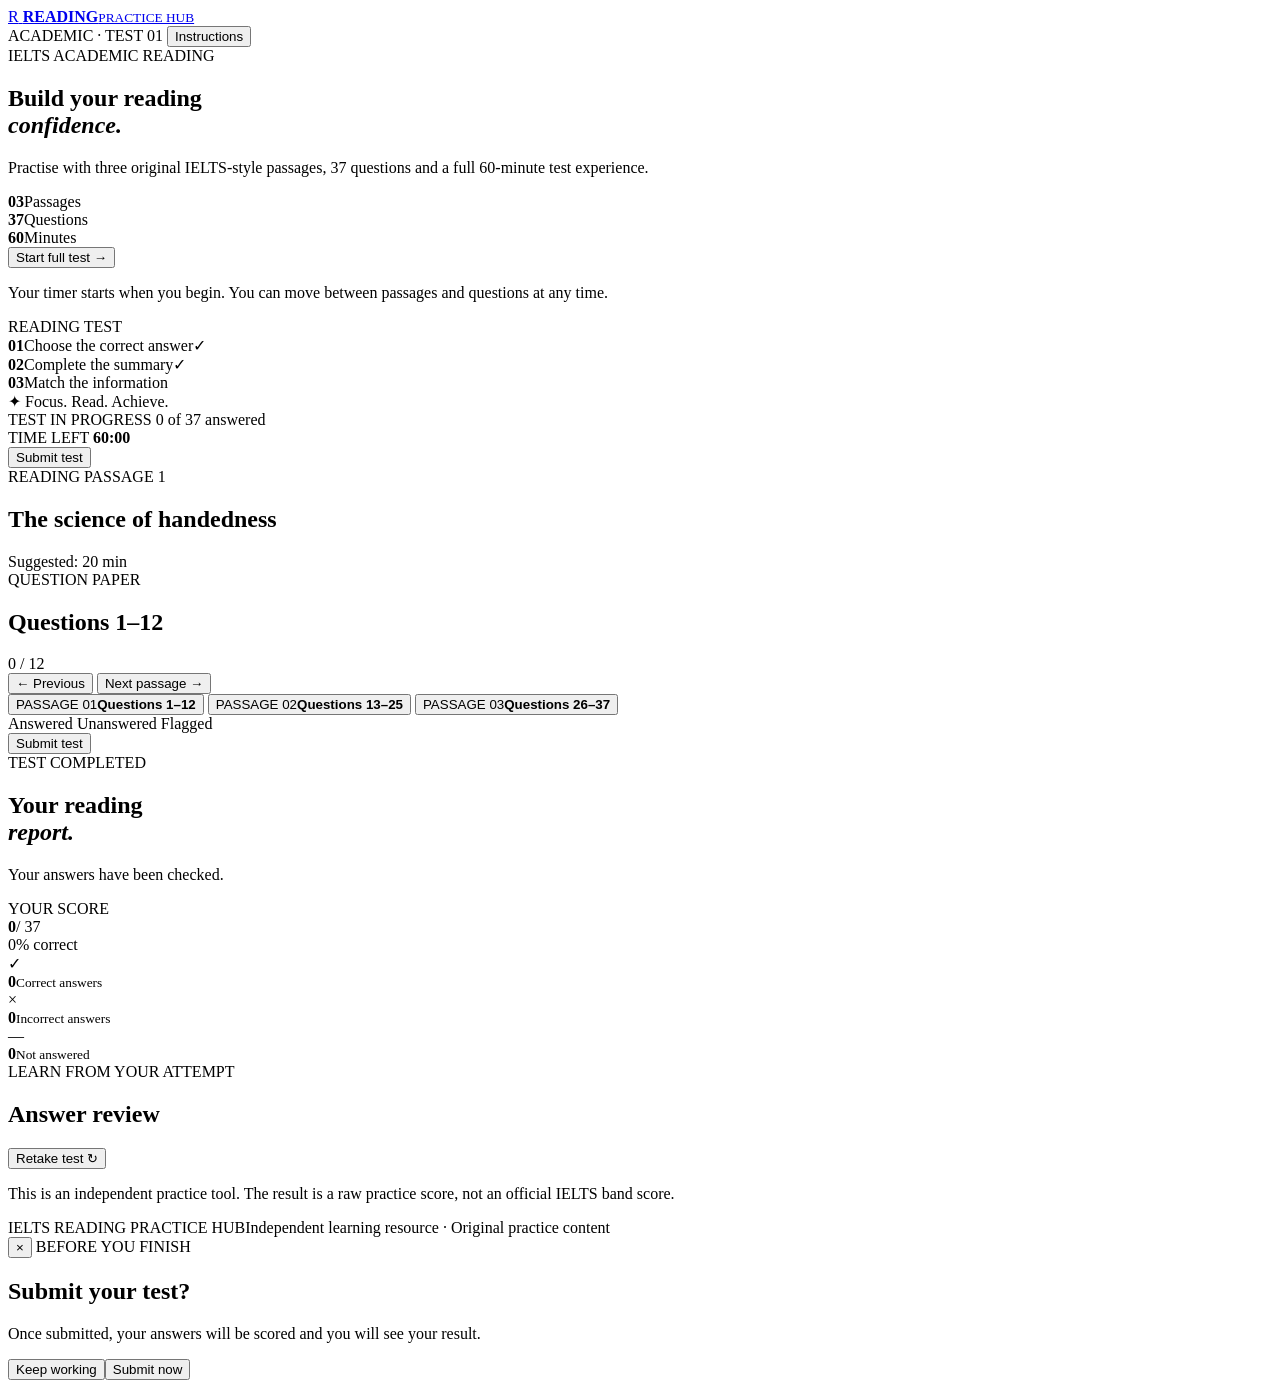
==== index.html @ 3c2e9574 "Add files via upload" ====
<!doctype html>
<html lang="en">
<head>
  <meta charset="utf-8">
  <meta name="viewport" content="width=device-width, initial-scale=1">
  <meta name="description" content="IELTS-style Reading practice with three original passages, 37 questions and a 60-minute timer.">
  <title>IELTS Reading Practice | Practice Hub</title>
  <link rel="preconnect" href="https://fonts.googleapis.com">
  <link rel="preconnect" href="https://fonts.gstatic.com" crossorigin>
  <link href="https://fonts.googleapis.com/css2?family=DM+Sans:wght@400;500;600;700&family=Manrope:wght@500;600;700;800&display=swap" rel="stylesheet">
  <link rel="stylesheet" href="style.css">
</head>
<body>
  <div class="app-shell">
    <header class="topbar">
      <a class="brand" href="#" aria-label="IELTS Reading Practice home">
        <span class="brand-mark">R</span>
        <span><strong>READING</strong><small>PRACTICE HUB</small></span>
      </a>
      <div class="topbar-right">
        <span class="test-label">ACADEMIC · TEST 01</span>
        <button class="text-button" id="instructionsBtn">Instructions</button>
      </div>
    </header>

    <main>
      <section class="welcome-screen" id="welcomeScreen">
        <div class="welcome-copy">
          <span class="eyebrow">IELTS ACADEMIC READING</span>
          <h1>Build your reading<br><em>confidence.</em></h1>
          <p>Practise with three original IELTS-style passages, 37 questions and a full 60-minute test experience.</p>
          <div class="welcome-stats">
            <div><strong>03</strong><span>Passages</span></div>
            <div><strong>37</strong><span>Questions</span></div>
            <div><strong>60</strong><span>Minutes</span></div>
          </div>
          <button class="primary-button start-button" id="startBtn">Start full test <span>→</span></button>
          <p class="small-note">Your timer starts when you begin. You can move between passages and questions at any time.</p>
        </div>
        <div class="welcome-art" aria-hidden="true">
          <div class="art-card art-card-back"></div>
          <div class="art-card art-card-front">
            <div class="art-top"><span>READING TEST</span><span class="art-dot"></span></div>
            <div class="art-lines"><i></i><i></i><i></i><i></i><i></i></div>
            <div class="art-question"><b>01</b><span>Choose the correct answer</span><span class="art-check">✓</span></div>
            <div class="art-question"><b>02</b><span>Complete the summary</span><span class="art-check">✓</span></div>
            <div class="art-question"><b>03</b><span>Match the information</span><span class="art-empty"></span></div>
          </div>
          <div class="floating-note"><span>✦</span> Focus. Read. Achieve.</div>
        </div>
      </section>

      <section class="test-screen hidden" id="testScreen">
        <div class="test-toolbar">
          <div class="toolbar-left">
            <span class="live-dot"></span><span>TEST IN PROGRESS</span>
            <span class="toolbar-divider"></span>
            <span id="progressText">0 of 37 answered</span>
          </div>
          <div class="timer-wrap">
            <span class="timer-caption">TIME LEFT</span>
            <strong id="timer">60:00</strong>
          </div>
          <button class="submit-button" id="submitBtn">Submit test</button>
        </div>

        <div class="workspace">
          <article class="reading-panel">
            <div class="panel-heading">
              <div><span class="eyebrow" id="passageKicker">READING PASSAGE 1</span><h2 id="passageTitle">The science of handedness</h2></div>
              <span class="reading-time">Suggested: 20 min</span>
            </div>
            <div class="passage-content" id="passageContent"></div>
          </article>

          <div class="splitter" id="panelSplitter" role="separator" aria-label="Resize passage and question panels" aria-orientation="vertical" tabindex="0"></div>
          <aside class="question-panel">
            <div class="question-panel-head">
              <div><span class="eyebrow">QUESTION PAPER</span><h2 id="questionRange">Questions 1–12</h2></div>
              <span class="question-count" id="sectionCount">0 / 12</span>
            </div>
            <div class="question-instructions" id="questionInstructions"></div>
            <div class="questions-list" id="questionsList"></div>
            <div class="question-footer">
              <button class="secondary-button" id="prevPassageBtn">← Previous</button>
              <button class="primary-button" id="nextPassageBtn">Next passage →</button>
            </div>
          </aside>
        </div>

        <div class="bottom-navigation">
          <div class="passage-tabs" role="tablist" aria-label="Reading passages">
          <button class="passage-tab active" data-passage="0"><span>PASSAGE 01</span><strong>Questions 1–12</strong></button>
          <button class="passage-tab" data-passage="1"><span>PASSAGE 02</span><strong>Questions 13–25</strong></button>
          <button class="passage-tab" data-passage="2"><span>PASSAGE 03</span><strong>Questions 26–37</strong></button>
        </div>
          <div class="legend"><span><i class="legend-answered"></i> Answered</span><span><i class="legend-empty"></i> Unanswered</span><span><i class="legend-flag"></i> Flagged</span></div>
          <div class="all-question-nav" id="allQuestionNav" aria-label="All question numbers"></div>
          <button class="submit-button bottom-submit" id="bottomSubmitBtn">Submit test</button>
        </div>
      </section>

      <section class="results-screen hidden" id="resultsScreen">
        <div class="results-header">
          <span class="eyebrow">TEST COMPLETED</span>
          <h1>Your reading<br><em>report.</em></h1>
          <p id="resultMessage">Your answers have been checked.</p>
        </div>
        <div class="score-layout">
          <div class="score-card">
            <span class="score-label">YOUR SCORE</span>
            <div class="score-number"><strong id="scoreNumber">0</strong><span>/ 37</span></div>
            <div class="score-track"><i id="scoreBar"></i></div>
            <span class="score-percent" id="scorePercent">0% correct</span>
          </div>
          <div class="result-stats">
            <div><span class="stat-icon correct-icon">✓</span><div><strong id="correctCount">0</strong><small>Correct answers</small></div></div>
            <div><span class="stat-icon wrong-icon">×</span><div><strong id="wrongCount">0</strong><small>Incorrect answers</small></div></div>
            <div><span class="stat-icon blank-icon">—</span><div><strong id="blankCount">0</strong><small>Not answered</small></div></div>
          </div>
        </div>
        <div class="review-heading"><div><span class="eyebrow">LEARN FROM YOUR ATTEMPT</span><h2>Answer review</h2></div><button class="secondary-button" id="retakeBtn">Retake test ↻</button></div>
        <div class="review-list" id="reviewList"></div>
        <p class="disclaimer">This is an independent practice tool. The result is a raw practice score, not an official IELTS band score.</p>
      </section>
    </main>
    <footer><span>IELTS READING PRACTICE HUB</span><span>Independent learning resource · Original practice content</span></footer>
  </div>

  <div class="modal-backdrop hidden" id="modalBackdrop">
    <div class="modal" role="dialog" aria-modal="true" aria-labelledby="modalTitle">
      <button class="modal-close" id="modalClose" aria-label="Close">×</button>
      <span class="eyebrow">BEFORE YOU FINISH</span>
      <h2 id="modalTitle">Submit your test?</h2>
      <p id="modalMessage">Once submitted, your answers will be scored and you will see your result.</p>
      <div class="modal-actions"><button class="secondary-button" id="keepWorkingBtn">Keep working</button><button class="primary-button" id="confirmSubmitBtn">Submit now</button></div>
    </div>
  </div>
  <script src="script.js"></script>
</body>
</html>
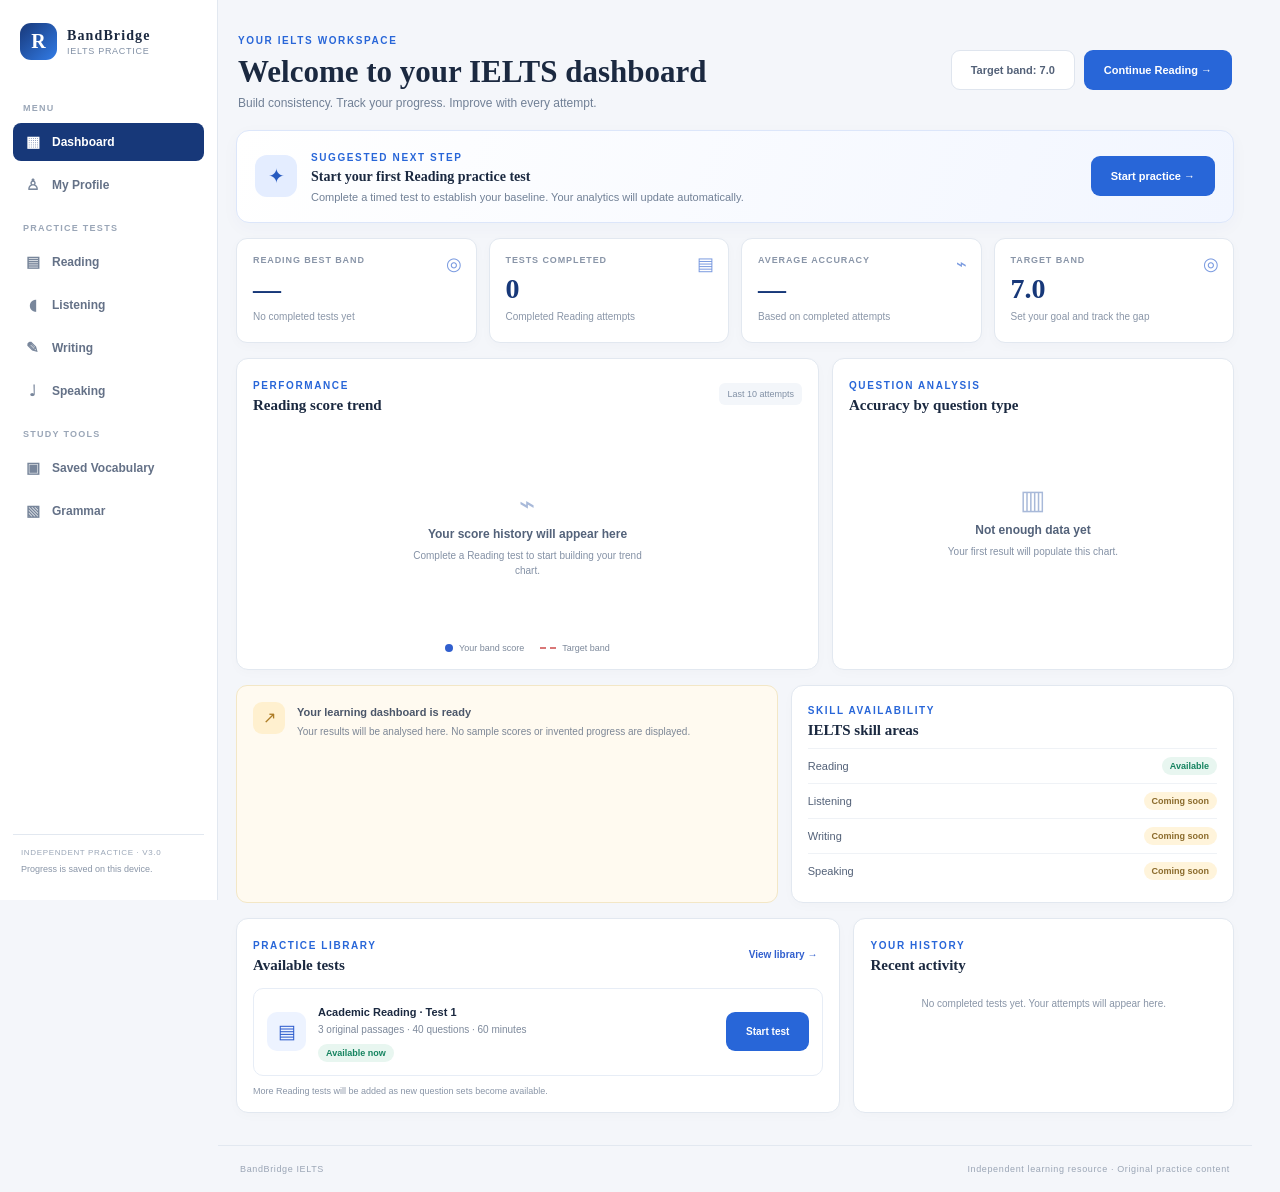
==== commit ece9db5c: "Add files via upload" ====
--- a/index.html
+++ b/index.html
@@ -3,19 +3,35 @@
 <head>
   <meta charset="utf-8">
   <meta name="viewport" content="width=device-width, initial-scale=1">
-  <meta name="description" content="IELTS-style Reading practice with three original passages, 37 questions and a 60-minute timer.">
-  <title>IELTS Reading Practice | Practice Hub</title>
+  <meta name="description" content="BandBridge IELTS — independent IELTS-style practice with original Reading passages, questions and progress analytics.">
+  <title>BandBridge IELTS | Academic Reading Practice</title>
   <link rel="preconnect" href="https://fonts.googleapis.com">
   <link rel="preconnect" href="https://fonts.gstatic.com" crossorigin>
   <link href="https://fonts.googleapis.com/css2?family=DM+Sans:wght@400;500;600;700&family=Manrope:wght@500;600;700;800&display=swap" rel="stylesheet">
   <link rel="stylesheet" href="style.css">
 </head>
 <body>
-  <div class="app-shell">
+  <div class="app-shell dashboard-shell">
+<aside class="sidebar" id="sidebar">
+  <a class="sidebar-brand" href="#" id="brandHome"><span class="brand-mark">R</span><span><b>BandBridge</b><small>IELTS PRACTICE</small></span></a>
+  <div class="side-label">MENU</div>
+  <button class="side-link active" data-view="dashboard"><span>▦</span> Dashboard</button>
+  <button class="side-link" data-view="profile"><span>♙</span> My Profile</button>
+  <div class="side-label">PRACTICE TESTS</div>
+  <button class="side-link" data-view="reading"><span>▤</span> Reading</button>
+  <button class="side-link" data-view="listening"><span>◖</span> Listening</button>
+  <button class="side-link" data-view="writing"><span>✎</span> Writing</button>
+  <button class="side-link" data-view="speaking"><span>♩</span> Speaking</button>
+  <div class="side-label">STUDY TOOLS</div>
+  <button class="side-link" data-view="vocabulary"><span>▣</span> Saved Vocabulary</button>
+  <button class="side-link" data-view="grammar"><span>▧</span> Grammar</button>
+  <div class="sidebar-bottom"><span class="sidebar-version">INDEPENDENT PRACTICE · V3.0</span><span class="sidebar-note">Progress is saved on this device.</span></div>
+</aside>
+
     <header class="topbar">
-      <a class="brand" href="#" aria-label="IELTS Reading Practice home">
+      <a class="brand" href="#" aria-label="BandBridge IELTS home">
         <span class="brand-mark">R</span>
-        <span><strong>READING</strong><small>PRACTICE HUB</small></span>
+        <span><strong>BandBridge</strong><small>IELTS PRACTICE</small></span>
       </a>
       <div class="topbar-right">
         <span class="test-label">ACADEMIC · TEST 01</span>
@@ -23,19 +39,63 @@
       </div>
     </header>
 
-    <main>
-      <section class="welcome-screen" id="welcomeScreen">
+    <main class="main-stage">
+<section class="dashboard-screen" id="dashboardScreen">
+  <div class="dashboard-main">
+    <header class="dash-topbar">
+      <div><span class="eyebrow">YOUR IELTS WORKSPACE</span><h1 id="dashGreeting">Welcome back</h1><p>Build consistency. Track your progress. Improve with every attempt.</p></div>
+      <div class="dash-top-actions"><button class="secondary-button" id="targetBandBtn">Target band: <b id="targetBandValue">7.0</b></button><button class="primary-button" id="continueReadingBtn">Continue Reading →</button></div>
+    </header>
+    <div class="dash-content" id="dashboardView">
+      <section class="daily-card"><div class="daily-icon">✦</div><div class="daily-copy"><span class="eyebrow">SUGGESTED NEXT STEP</span><h2 id="dailyTitle">Start your first Reading practice test</h2><p id="dailyText">Complete a timed test to establish your baseline. Your analytics will update automatically.</p></div><button class="primary-button" id="dailyStartBtn">Start practice →</button></section>
+      <section class="stat-grid">
+        <article class="stat-card"><span class="stat-label">READING BEST BAND</span><strong id="statBestBand">—</strong><small id="statBestCaption">No completed tests yet</small><span class="stat-symbol">◎</span></article>
+        <article class="stat-card"><span class="stat-label">TESTS COMPLETED</span><strong id="statTests">0</strong><small>Completed Reading attempts</small><span class="stat-symbol">▤</span></article>
+        <article class="stat-card"><span class="stat-label">AVERAGE ACCURACY</span><strong id="statAccuracy">—</strong><small id="statAccuracyCaption">Based on completed attempts</small><span class="stat-symbol">⌁</span></article>
+        <article class="stat-card"><span class="stat-label">TARGET BAND</span><strong id="statTarget">7.0</strong><small id="statGap">Set your goal and track the gap</small><span class="stat-symbol">◎</span></article>
+      </section>
+      <section class="analytics-grid">
+        <article class="panel-card trend-panel"><div class="panel-title-row"><div><span class="eyebrow">PERFORMANCE</span><h2>Reading score trend</h2></div><span class="panel-tag">Last 10 attempts</span></div><div id="trendChart" class="chart-area"><div class="empty-chart"><span>⌁</span><b>Your score history will appear here</b><small>Complete a Reading test to start building your trend chart.</small></div></div><div class="chart-legend"><span><i class="legend-blue"></i> Your band score</span><span><i class="legend-dash"></i> Target band</span></div></article>
+        <article class="panel-card type-panel"><div class="panel-title-row"><div><span class="eyebrow">QUESTION ANALYSIS</span><h2>Accuracy by question type</h2></div></div><div id="questionTypeChart" class="type-chart"><div class="empty-chart compact"><span>▥</span><b>Not enough data yet</b><small>Your first result will populate this chart.</small></div></div></article>
+      </section>
+      <section class="insight-row">
+        <article class="insight-card"><span class="insight-icon">↗</span><div><b id="insightTitle">Your learning dashboard is ready</b><p id="insightText">Your results will be analysed here. No sample scores or invented progress are displayed.</p></div></article>
+        <article class="skill-card"><div class="panel-title-row"><div><span class="eyebrow">SKILL AVAILABILITY</span><h2>IELTS skill areas</h2></div></div><div class="skill-list"><div class="skill-line"><span>Reading</span><b class="available-pill">Available</b></div><div class="skill-line"><span>Listening</span><b class="soon-pill">Coming soon</b></div><div class="skill-line"><span>Writing</span><b class="soon-pill">Coming soon</b></div><div class="skill-line"><span>Speaking</span><b class="soon-pill">Coming soon</b></div></div></article>
+      </section>
+      <section class="activity-grid">
+        <article class="panel-card"><div class="panel-title-row"><div><span class="eyebrow">PRACTICE LIBRARY</span><h2>Available tests</h2></div><button class="link-button" data-open-view="reading">View library →</button></div><div class="featured-test"><div class="test-icon">▤</div><div class="featured-copy"><b>Academic Reading · Test 1</b><p>3 original passages · 40 questions · 60 minutes</p><span class="available-pill">Available now</span></div><button class="primary-button" id="featuredStartBtn">Start test</button></div><div class="upcoming-line">More Reading tests will be added as new question sets become available.</div></article>
+        <article class="panel-card recent-panel"><div class="panel-title-row"><div><span class="eyebrow">YOUR HISTORY</span><h2>Recent activity</h2></div></div><div id="recentActivity"><div class="empty-activity">No completed tests yet. Your attempts will appear here.</div></div></article>
+      </section>
+    </div>
+    <div class="dash-content hidden" id="libraryView">
+      <div class="section-heading"><span class="eyebrow">PRACTICE LIBRARY</span><h2>Available tests</h2><p>Choose a skill and start practising. Only content that has been added is shown as available.</p></div>
+      <div class="skill-tabs" id="skillTabs"><button class="skill-tab active" data-skill="reading">▤ Reading</button><button class="skill-tab" data-skill="listening">◖ Listening</button><button class="skill-tab" data-skill="writing">✎ Writing</button><button class="skill-tab" data-skill="speaking">♩ Speaking</button></div><div id="libraryContent"></div>
+    </div>
+    <div class="dash-content hidden" id="profileView">
+      <div class="section-heading"><span class="eyebrow">YOUR ACCOUNT</span><h2>Learning preferences</h2><p>Personalise your practice dashboard. This information stays in this browser.</p></div>
+      <div class="profile-card"><label for="learnerName">Display name</label><input id="learnerName" class="profile-input" maxlength="40" placeholder="Enter your name"><label for="targetBandSelect">Target IELTS Academic Reading band</label><select id="targetBandSelect" class="profile-input"><option>5.5</option><option>6.0</option><option>6.5</option><option>7.0</option><option>7.5</option><option>8.0</option><option>8.5</option><option>9.0</option></select><button class="primary-button" id="saveProfileBtn">Save preferences</button><p class="profile-feedback" id="profileFeedback"></p></div>
+    </div>
+    <div class="dash-content hidden" id="vocabularyView"><div class="section-heading"><span class="eyebrow">VOCABULARY BUILDER</span><h2>Saved vocabulary</h2><p>Keep useful words and phrases together for revision.</p></div><div class="vocab-search"><input id="vocabSearch" class="profile-input" placeholder="Search saved vocabulary…"></div><div id="vocabList" class="vocab-grid"><div class="empty-activity">No saved words yet. Vocabulary saving will be available in a future update.</div></div></div>
+    <div class="dash-content hidden" id="grammarView"><div class="section-heading"><span class="eyebrow">GRAMMAR PRACTICE</span><h2>Grammar lessons</h2><p>Structured grammar lessons and quizzes are planned for a future update.</p></div><div class="coming-panel"><span>▧</span><h3>Grammar practice coming soon</h3><p>There are no grammar lessons available yet. This section will be activated when lesson content is ready.</p></div></div>
+    <div class="dash-content hidden" id="placeholderView"><div class="section-heading"><span class="eyebrow" id="placeholderEyebrow">IELTS PRACTICE</span><h2 id="placeholderTitle">Coming soon</h2><p id="placeholderDescription">Practice content will be added here when it is ready.</p></div><div class="coming-panel"><span>✦</span><h3 id="placeholderHeading">No tests available yet</h3><p id="placeholderText">This section is being prepared. Check back when new practice material has been added.</p><b class="soon-pill">Coming soon</b></div></div>
+  </div>
+</section>
+
+      <section class="welcome-screen hidden" id="welcomeScreen">
         <div class="welcome-copy">
           <span class="eyebrow">IELTS ACADEMIC READING</span>
           <h1>Build your reading<br><em>confidence.</em></h1>
-          <p>Practise with three original IELTS-style passages, 37 questions and a full 60-minute test experience.</p>
+          <p>Practise with three original IELTS-style passages, 40 questions and a full 60-minute test experience.</p>
           <div class="welcome-stats">
             <div><strong>03</strong><span>Passages</span></div>
-            <div><strong>37</strong><span>Questions</span></div>
+            <div><strong>40</strong><span>Questions</span></div>
             <div><strong>60</strong><span>Minutes</span></div>
           </div>
           <button class="primary-button start-button" id="startBtn">Start full test <span>→</span></button>
-          <p class="small-note">Your timer starts when you begin. You can move between passages and questions at any time.</p>
+          <button class="secondary-button hidden" id="resumeButton">Resume saved test</button>
+          <p class="small-note hidden" id="resumeSummary"></p>
+          <button class="text-button" id="discardProgressBtn">Discard saved progress</button>
+          <p class="small-note">Your timer starts when you begin. You can move between passages and questions at any time.</p><button class="text-button" id="backToDashboardBtn">← Back to dashboard</button>
         </div>
         <div class="welcome-art" aria-hidden="true">
           <div class="art-card art-card-back"></div>
@@ -51,11 +111,12 @@
       </section>
 
       <section class="test-screen hidden" id="testScreen">
+        <p class="resume-notice hidden" id="resumeNotice">Saved progress restored. Your original test deadline is still running.</p>
         <div class="test-toolbar">
           <div class="toolbar-left">
             <span class="live-dot"></span><span>TEST IN PROGRESS</span>
             <span class="toolbar-divider"></span>
-            <span id="progressText">0 of 37 answered</span>
+            <span id="progressText">0 of 40 answered</span>
           </div>
           <div class="timer-wrap">
             <span class="timer-caption">TIME LEFT</span>
@@ -90,9 +151,9 @@
 
         <div class="bottom-navigation">
           <div class="passage-tabs" role="tablist" aria-label="Reading passages">
-          <button class="passage-tab active" data-passage="0"><span>PASSAGE 01</span><strong>Questions 1–12</strong></button>
-          <button class="passage-tab" data-passage="1"><span>PASSAGE 02</span><strong>Questions 13–25</strong></button>
-          <button class="passage-tab" data-passage="2"><span>PASSAGE 03</span><strong>Questions 26–37</strong></button>
+          <button class="passage-tab active" data-passage="0"><span>PASSAGE 01</span><strong>Questions 1–13</strong></button>
+          <button class="passage-tab" data-passage="1"><span>PASSAGE 02</span><strong>Questions 14–26</strong></button>
+          <button class="passage-tab" data-passage="2"><span>PASSAGE 03</span><strong>Questions 27–40</strong></button>
         </div>
           <div class="legend"><span><i class="legend-answered"></i> Answered</span><span><i class="legend-empty"></i> Unanswered</span><span><i class="legend-flag"></i> Flagged</span></div>
           <div class="all-question-nav" id="allQuestionNav" aria-label="All question numbers"></div>
@@ -107,9 +168,10 @@
           <p id="resultMessage">Your answers have been checked.</p>
         </div>
         <div class="score-layout">
+          <div class="score-card band-card"><span class="score-label">INDICATIVE ACADEMIC READING BAND</span><div class="score-number"><strong id="bandEstimate">—</strong></div><p id="bandCaveat" class="band-caveat"></p></div>
           <div class="score-card">
             <span class="score-label">YOUR SCORE</span>
-            <div class="score-number"><strong id="scoreNumber">0</strong><span>/ 37</span></div>
+            <div class="score-number"><strong id="scoreNumber">0</strong><span>/ 40</span></div>
             <div class="score-track"><i id="scoreBar"></i></div>
             <span class="score-percent" id="scorePercent">0% correct</span>
           </div>
@@ -119,12 +181,18 @@
             <div><span class="stat-icon blank-icon">—</span><div><strong id="blankCount">0</strong><small>Not answered</small></div></div>
           </div>
         </div>
-        <div class="review-heading"><div><span class="eyebrow">LEARN FROM YOUR ATTEMPT</span><h2>Answer review</h2></div><button class="secondary-button" id="retakeBtn">Retake test ↻</button></div>
+        <div class="result-extra-stats">
+          <article class="result-metric"><span>TIME TAKEN</span><strong id="resultTime">—</strong></article>
+          <article class="result-metric"><span>ACCURACY</span><strong id="resultAccuracy">—</strong></article>
+        </div>
+        <section class="passage-breakdown"><div class="panel-title-row"><div><span class="eyebrow">PASSAGE ANALYSIS</span><h2>Passage breakdown</h2></div></div><div id="passageBreakdown"></div></section>
+        <div class="type-analysis"><span class="eyebrow">PERFORMANCE BY QUESTION FORMAT</span><div id="typeBreakdown"></div></div>
+        <div class="review-heading"><div><span class="eyebrow">LEARN FROM YOUR ATTEMPT</span><h2>Answer review</h2></div><div class="review-actions"><button class="secondary-button" id="resultsHomeBtn">Back to dashboard</button><button class="primary-button" id="retakeBtn">Retake test ↻</button></div></div>
         <div class="review-list" id="reviewList"></div>
-        <p class="disclaimer">This is an independent practice tool. The result is a raw practice score, not an official IELTS band score.</p>
+        <p class="disclaimer">Independent IELTS-style practice. The band estimate is indicative only; actual IELTS conversion thresholds vary by test form.</p>
       </section>
     </main>
-    <footer><span>IELTS READING PRACTICE HUB</span><span>Independent learning resource · Original practice content</span></footer>
+    <footer><span>BandBridge IELTS</span><span>Independent learning resource · Original practice content</span></footer>
   </div>
 
   <div class="modal-backdrop hidden" id="modalBackdrop">
@@ -136,6 +204,17 @@
       <div class="modal-actions"><button class="secondary-button" id="keepWorkingBtn">Keep working</button><button class="primary-button" id="confirmSubmitBtn">Submit now</button></div>
     </div>
   </div>
+  <div class="modal-backdrop hidden" id="instructionsModal">
+    <div class="modal" role="dialog" aria-modal="true" aria-labelledby="instructionsTitle">
+      <button class="modal-close" id="instructionsClose" aria-label="Close">×</button>
+      <span class="eyebrow">TEST GUIDANCE</span><h2 id="instructionsTitle">Before you begin</h2>
+      <p>You have 60 minutes to answer 40 questions across three passages. Answers and the original deadline are saved automatically on this device, so you can recover an unfinished attempt after refreshing or reopening the page.</p>
+      <p>Follow each question's word limit. Spelling matters. Use the numbered navigation to jump between questions and the flag symbol to mark items for review. Submit when finished; the test also submits automatically when time expires.</p>
+      <p>The band estimate is indicative only and is not an official IELTS result.</p>
+    </div>
+  </div>
+
+  <div class="modal-backdrop hidden" id="targetModal"><div class="modal" role="dialog" aria-modal="true" aria-labelledby="targetModalTitle"><button class="modal-close" id="targetModalClose" aria-label="Close">×</button><span class="eyebrow">YOUR STUDY GOAL</span><h2 id="targetModalTitle">Set your target band</h2><p>Choose the Academic Reading band you are working towards.</p><select class="profile-input" id="targetModalSelect"><option>5.5</option><option>6.0</option><option>6.5</option><option selected>7.0</option><option>7.5</option><option>8.0</option><option>8.5</option><option>9.0</option></select><div class="modal-actions"><button class="primary-button" id="saveTargetModal">Save target</button></div></div></div>
   <script src="script.js"></script>
 </body>
 </html>
--- a/style.css
+++ b/style.css
@@ -0,0 +1,146 @@
+*{box-sizing:border-box} :root{--ink:#17243b;--muted:#738097;--line:#e5eaf1;--blue:#315fce;--blue-dark:#244cae;--pale:#f4f7fc;--green:#198565;--red:#c45151} body{margin:0;background:#f7f9fc;color:var(--ink);font-family:"DM Sans",sans-serif}button{font:inherit;cursor:pointer}.app-shell{max-width:1500px;margin:auto;min-height:100vh;padding:0 42px}.topbar{height:82px;display:flex;align-items:center;justify-content:space-between;border-bottom:1px solid var(--line)}.brand{display:flex;gap:11px;align-items:center;text-decoration:none;color:var(--ink)}.brand-mark{width:38px;height:38px;border-radius:12px;background:var(--blue);color:white;display:grid;place-items:center;font:800 20px Manrope}.brand strong,.brand small{display:block;letter-spacing:.12em}.brand strong{font:800 13px Manrope}.brand small{font-size:9px;color:var(--muted);margin-top:3px}.topbar-right{display:flex;align-items:center;gap:24px}.test-label,.eyebrow{font-size:10px;font-weight:700;letter-spacing:.16em;color:var(--blue)}.text-button{border:0;background:none;color:var(--muted);font-size:13px}.welcome-screen{min-height:650px;display:grid;grid-template-columns:1.1fr .9fr;align-items:center;gap:60px;padding:55px 6%}.welcome-copy h1,.results-header h1{font:800 clamp(42px,5vw,66px)/1.08 Manrope;margin:18px 0;color:var(--ink);letter-spacing:-.045em}.welcome-copy h1 em,.results-header h1 em{font-style:normal;color:var(--blue)}.welcome-copy>p{color:var(--muted);font-size:16px;line-height:1.8;max-width:510px}.welcome-stats{display:flex;gap:45px;margin:34px 0}.welcome-stats div{display:flex;flex-direction:column;gap:4px}.welcome-stats strong{font:800 27px Manrope}.welcome-stats span{font-size:12px;color:var(--muted)}.primary-button,.secondary-button,.submit-button{border-radius:9px;padding:13px 19px;border:1px solid transparent;font-size:13px;font-weight:700;transition:.2s}.primary-button{background:var(--blue);color:white}.primary-button:hover{background:var(--blue-dark);transform:translateY(-1px)}.start-button{padding:16px 23px;font-size:14px;min-width:190px;display:flex;justify-content:space-between;align-items:center}.start-button span{font-size:19px}.small-note{font-size:11px!important;margin-top:16px}.welcome-art{height:390px;position:relative;display:grid;place-items:center}.art-card{position:absolute;width:min(370px,85%);height:310px;border-radius:18px;background:white;box-shadow:0 25px 70px #243d681c;border:1px solid #e8edf5}.art-card-back{transform:rotate(8deg);background:#e9effb;right:8%;top:7%}.art-card-front{padding:28px;transform:rotate(-3deg);left:8%;top:9%}.art-top{display:flex;justify-content:space-between;font:700 10px Manrope;letter-spacing:.12em;color:var(--muted)}.art-dot{width:9px;height:9px;border-radius:50%;background:#46b58c}.art-lines{margin:28px 0 30px;display:grid;gap:9px}.art-lines i{height:7px;background:#edf1f7;border-radius:8px}.art-lines i:nth-child(2){width:87%}.art-lines i:nth-child(3){width:95%}.art-lines i:nth-child(4){width:72%}.art-lines i:nth-child(5){width:55%}.art-question{display:flex;align-items:center;gap:10px;border-top:1px solid #edf0f5;padding:12px 0;font-size:11px;color:#64728a}.art-question b{color:var(--blue)}.art-check,.art-empty{margin-left:auto;width:19px;height:19px;border-radius:50%;display:grid;place-items:center;background:#e8f6f0;color:#198565}.art-empty{border:1px solid #d9e0eb;background:white}.floating-note{position:absolute;right:0;bottom:22px;background:#17243b;color:white;border-radius:12px;padding:14px 18px;box-shadow:0 12px 30px #17243b25;font-size:12px}.floating-note span{color:#f0c56a;margin-right:8px}.hidden{display:none!important}.test-screen{padding:22px 0 30px}.test-toolbar{display:flex;align-items:center;gap:20px;height:58px}.toolbar-left{display:flex;align-items:center;gap:10px;font-size:11px;color:var(--muted);font-weight:600;flex:1}.live-dot{width:8px;height:8px;background:#25a77e;border-radius:50%;box-shadow:0 0 0 4px #e3f5ee}.toolbar-divider{height:16px;border-left:1px solid var(--line);margin:0 5px}.timer-wrap{display:flex;align-items:center;gap:10px;background:white;border:1px solid var(--line);padding:8px 13px;border-radius:9px}.timer-caption{font-size:9px;letter-spacing:.12em;color:var(--muted);font-weight:700}.timer-wrap strong{font:800 17px Manrope;font-variant-numeric:tabular-nums}.timer-wrap.warning strong{color:var(--red)}.submit-button{background:#fff;border-color:#d9e0eb;color:var(--ink)}.submit-button:hover{border-color:var(--blue);color:var(--blue)}.passage-tabs{display:grid;grid-template-columns:repeat(3,1fr);gap:10px;margin:16px 0}.passage-tab{text-align:left;padding:14px 18px;border:1px solid var(--line);background:#fff;border-radius:10px;color:var(--muted)}.passage-tab span,.passage-tab strong{display:block}.passage-tab span{font-size:9px;letter-spacing:.13em;font-weight:700}.passage-tab strong{font:700 13px Manrope;color:var(--ink);margin-top:5px}.passage-tab.active{border-color:#9eb4ed;background:#f1f5ff;box-shadow:inset 3px 0 var(--blue)}.passage-tab.active span{color:var(--blue)}.workspace{display:grid;grid-template-columns:minmax(0,1.08fr) minmax(400px,.92fr);gap:16px;align-items:start}.reading-panel,.question-panel{background:white;border:1px solid var(--line);border-radius:12px;min-height:650px}.reading-panel{padding:25px 30px}.panel-heading,.question-panel-head{display:flex;justify-content:space-between;align-items:center;border-bottom:1px solid var(--line);padding-bottom:18px;gap:12px}.panel-heading h2,.question-panel-head h2,.review-heading h2{font:800 21px Manrope;margin:7px 0 0;letter-spacing:-.025em}.reading-time{font-size:10px;color:var(--muted);white-space:nowrap}.passage-content{font-size:13px;line-height:1.85;color:#39465c;padding:13px 2px}.passage-content p{margin:13px 0 18px}.passage-content h3{font:800 12px Manrope;letter-spacing:.05em;color:var(--blue);margin:23px 0 0}.question-panel{padding:24px 24px 18px}.question-panel-head{padding-bottom:16px}.question-count{font-size:11px;color:var(--blue);background:#edf2ff;padding:7px 9px;border-radius:7px;font-weight:700}.question-instructions{background:#f6f8fc;border-radius:8px;padding:12px 13px;font-size:11px;line-height:1.6;color:#65738a;margin:15px 0}.question-instructions strong{color:var(--ink)}.questions-list{display:grid;gap:12px}.question-card{border:1px solid #e9edf3;border-radius:9px;padding:13px 13px 14px;scroll-margin:100px}.question-card.current{border-color:#9eb4ed;background:#fbfcff}.question-top{display:flex;align-items:flex-start;gap:9px}.q-number{flex:0 0 25px;height:25px;border-radius:7px;background:#edf2ff;color:var(--blue);display:grid;place-items:center;font:800 11px Manrope}.q-prompt{font-size:12px;line-height:1.6;font-weight:600;flex:1}.flag-button{border:0;background:transparent;color:#aab3c2;padding:2px;font-size:15px}.flag-button.flagged{color:#d99a2b}.answer-options{display:grid;gap:7px;margin:11px 0 0 34px}.option-label{display:flex;gap:8px;align-items:flex-start;font-size:11px;color:#536178;line-height:1.5;cursor:pointer}.option-label input{accent-color:var(--blue);margin-top:2px}.answer-input{margin:10px 0 0 34px;width:calc(100% - 34px);border:1px solid #dfe5ee;border-radius:7px;padding:10px 11px;font:12px "DM Sans";outline:none}.answer-input:focus{border-color:#8ca8ed;box-shadow:0 0 0 3px #edf2ff}.question-footer{display:flex;justify-content:space-between;gap:10px;margin-top:18px;padding-top:15px;border-top:1px solid var(--line)}.secondary-button{background:white;border-color:#dfe5ee;color:#536178}.secondary-button:hover{border-color:#9eb4ed;color:var(--blue)}.question-footer button{font-size:11px;padding:10px 13px}.bottom-navigation{background:white;border:1px solid var(--line);border-radius:10px;margin-top:15px;padding:13px 16px;display:flex;align-items:center;gap:15px}.legend{display:flex;gap:13px;white-space:nowrap}.legend span{font-size:9px;color:var(--muted);display:flex;align-items:center;gap:5px}.legend i{width:7px;height:7px;border-radius:2px;display:inline-block}.legend-answered{background:#2da17b}.legend-empty{background:#dce2eb}.legend-flag{background:#e2aa46}.all-question-nav{display:flex;gap:4px;flex:1;flex-wrap:wrap;justify-content:center}.nav-number{width:25px;height:25px;border:1px solid #e4e9f0;background:white;border-radius:6px;color:#7c889b;font-size:9px}.nav-number.answered{background:#eaf6f1;border-color:#c9e9dc;color:#18815f}.nav-number.flagged{box-shadow:inset 0 -3px #e2aa46}.nav-number.active{border-color:var(--blue);color:var(--blue);font-weight:800}.bottom-submit{white-space:nowrap;font-size:10px;padding:10px 12px}.results-screen{max-width:900px;margin:50px auto 80px}.results-header{text-align:center}.results-header h1{font-size:52px;margin:12px 0}.results-header p{color:var(--muted);font-size:14px}.score-layout{display:grid;grid-template-columns:1fr 1fr;gap:15px;margin:35px 0}.score-card,.result-stats{background:white;border:1px solid var(--line);border-radius:13px;padding:25px}.score-label{font-size:10px;letter-spacing:.15em;color:var(--muted);font-weight:700}.score-number{margin:14px 0;display:flex;align-items:baseline;gap:8px}.score-number strong{font:800 58px Manrope;letter-spacing:-.05em}.score-number span{color:var(--muted);font-size:16px}.score-track{height:8px;background:#edf1f6;border-radius:10px;overflow:hidden}.score-track i{display:block;height:100%;width:0;background:var(--blue);border-radius:10px;transition:width .5s}.score-percent{display:block;margin-top:10px;color:var(--muted);font-size:11px}.result-stats{display:grid;gap:12px}.result-stats>div{display:flex;align-items:center;gap:12px}.stat-icon{width:31px;height:31px;border-radius:9px;display:grid;place-items:center;font-weight:800}.correct-icon{background:#e8f6f0;color:var(--green)}.wrong-icon{background:#fbefef;color:var(--red)}.blank-icon{background:#f0f2f6;color:#8994a5}.result-stats strong,.result-stats small{display:block}.result-stats strong{font:800 18px Manrope}.result-stats small{font-size:10px;color:var(--muted);margin-top:2px}.review-heading{display:flex;align-items:end;justify-content:space-between;margin:35px 0 15px}.review-list{display:grid;gap:8px}.review-item{background:white;border:1px solid var(--line);border-radius:9px;padding:13px 15px;display:grid;grid-template-columns:34px 1fr auto;gap:10px;align-items:start}.review-item .review-num{font:800 11px Manrope;color:var(--muted);background:#f1f4f8;border-radius:6px;padding:7px;text-align:center}.review-item p{font-size:11px;line-height:1.5;margin:0;color:#3c4a60}.review-item small{display:block;color:var(--muted);margin-top:5px;font-size:10px}.review-status{font-size:10px;font-weight:700}.review-status.good{color:var(--green)}.review-status.bad{color:var(--red)}.disclaimer{text-align:center;color:#929daf;font-size:10px;margin-top:25px}footer{border-top:1px solid var(--line);padding:20px 0;display:flex;justify-content:space-between;color:#9aa5b5;font-size:9px;letter-spacing:.07em}.modal-backdrop{position:fixed;inset:0;background:#14213a77;display:grid;place-items:center;padding:20px;z-index:10}.modal{width:min(430px,100%);background:white;border-radius:15px;padding:30px;position:relative;box-shadow:0 25px 80px #14213a33}.modal h2{font:800 25px Manrope;margin:12px 0}.modal p{color:var(--muted);font-size:13px;line-height:1.7}.modal-close{position:absolute;right:18px;top:15px;border:0;background:none;font-size:25px;color:var(--muted)}.modal-actions{display:flex;justify-content:flex-end;gap:9px;margin-top:22px}.modal-actions button{font-size:11px}
+@media(max-width:1000px){.app-shell{padding:0 22px}.workspace{grid-template-columns:1fr}.reading-panel,.question-panel{min-height:0}.question-panel{order:2}.bottom-navigation{flex-wrap:wrap}.all-question-nav{order:3;flex-basis:100%}.welcome-screen{padding:45px 2%;gap:25px}.welcome-art{transform:scale(.9)}}@media(max-width:650px){.app-shell{padding:0 13px}.topbar{height:68px}.test-label{display:none}.welcome-screen{grid-template-columns:1fr;padding:50px 4%;gap:10px}.welcome-copy h1{font-size:46px}.welcome-art{height:300px;transform:scale(.85);margin-top:-10px}.test-toolbar{gap:8px;flex-wrap:wrap;height:auto}.toolbar-left{font-size:9px;min-width:100%;padding:8px 0}.timer-wrap{margin-right:auto}.timer-caption{font-size:8px}.timer-wrap strong{font-size:15px}.submit-button{padding:10px 12px;font-size:11px}.passage-tabs{gap:5px}.passage-tab{padding:11px 8px}.passage-tab span{font-size:8px}.passage-tab strong{font-size:10px}.reading-panel,.question-panel{padding:18px 15px}.panel-heading h2,.question-panel-head h2{font-size:18px}.reading-time{font-size:9px}.passage-content{font-size:12px}.bottom-navigation{padding:12px;gap:10px}.legend{flex-wrap:wrap;gap:9px}.legend span{font-size:8px}.bottom-submit{margin-left:auto}.score-layout{grid-template-columns:1fr}.results-screen{margin:35px auto 55px}.results-header h1{font-size:43px}.review-heading{align-items:center}.review-item{grid-template-columns:30px 1fr}.review-status{grid-column:2}footer{gap:10px;line-height:1.5;flex-wrap:wrap}.modal-actions{flex-wrap:wrap}}
+
+
+/* Smooth split-panel reading workspace */
+.test-screen{padding-top:12px;padding-bottom:120px}
+.test-toolbar{position:sticky;top:0;z-index:8;background:rgba(247,249,252,.94);backdrop-filter:blur(12px);margin:0 -8px;padding:8px;min-height:64px}
+.workspace{display:grid;grid-template-columns:minmax(280px,1fr) 12px minmax(320px,1fr);gap:10px;align-items:stretch;height:min(calc(100vh - 205px),900px);min-height:560px}
+.reading-panel,.question-panel{height:100%;min-height:0;overflow:hidden;display:flex;flex-direction:column;box-shadow:0 8px 28px rgba(25,42,70,.035)}
+.reading-panel{padding:22px 26px}.question-panel{padding:20px 20px 14px}
+.panel-heading,.question-panel-head{flex:0 0 auto}
+.passage-content{overflow:auto;overscroll-behavior:contain;scroll-behavior:smooth;padding:12px 10px 28px 2px;font-size:14px;line-height:1.9}
+.questions-list{overflow:auto;overscroll-behavior:contain;scroll-behavior:smooth;padding:2px 5px 24px 1px;min-height:0}
+.question-instructions,.question-footer{flex:0 0 auto}
+.splitter{position:relative;cursor:col-resize;touch-action:none;display:flex;align-items:center;justify-content:center;outline:none}
+.splitter:before{content:"";width:4px;height:54px;border-radius:9px;background:#cbd5e4;transition:background .2s,transform .2s}
+.splitter:after{content:"";position:absolute;width:24px;height:54px}
+.splitter:hover:before,.splitter:focus-visible:before,.splitter.dragging:before{background:var(--blue);transform:scaleX(1.35)}
+.bottom-navigation{position:sticky;bottom:8px;z-index:9;display:grid;grid-template-columns:1fr auto;gap:10px 16px;margin-top:14px;padding:12px 14px;background:rgba(255,255,255,.96);backdrop-filter:blur(14px);box-shadow:0 10px 35px rgba(22,36,59,.10)}
+.passage-tabs{grid-column:1/-1;display:grid;grid-template-columns:repeat(3,minmax(0,1fr));gap:8px;margin:0}
+.passage-tab{padding:10px 13px;border-radius:8px;transition:background .2s,border-color .2s,transform .2s}
+.passage-tab:hover{transform:translateY(-1px);border-color:#b6c7ee}
+.passage-tab strong{font-size:12px}
+.legend{grid-column:1;grid-row:2;align-self:center}
+.all-question-nav{grid-column:1/-1;grid-row:3;justify-content:flex-start;max-height:62px;overflow:auto;flex-wrap:nowrap;padding:2px 0 5px;scrollbar-width:thin}
+.nav-number{flex:0 0 29px;width:29px;height:29px;transition:background .18s,border-color .18s,color .18s,transform .18s}
+.nav-number:hover{transform:translateY(-2px)}
+.bottom-submit{grid-column:2;grid-row:2;align-self:center}
+.question-card{transition:border-color .2s,background .2s,box-shadow .2s;scroll-margin:16px}
+.question-card.current{box-shadow:0 4px 16px rgba(49,95,206,.07)}
+.answer-input,.answer-select{min-height:42px;background:#f7f8fa;transition:border-color .18s,box-shadow .18s,background .18s}
+.answer-input:focus,.answer-select:focus{background:#fff}
+.answer-select{display:block;margin:12px 0 0 34px;width:min(430px,calc(100% - 34px));border:1px solid #dfe5ee;border-radius:8px;padding:10px 12px;font:12px "DM Sans";color:var(--ink);outline:none}
+.answer-options{margin-left:34px}.option-label{font-size:12px;padding:2px 0}
+.flag-button{font-size:18px;line-height:1;transition:color .18s,transform .18s}
+.flag-button:hover{transform:scale(1.12)}
+button:focus-visible,input:focus-visible,select:focus-visible{outline:3px solid rgba(49,95,206,.18);outline-offset:2px}
+@media(max-width:900px){
+ .app-shell{padding:0 14px}.workspace{grid-template-columns:1fr;height:auto;min-height:0;gap:12px}
+ .reading-panel,.question-panel{height:auto;min-height:0;max-height:55vh}
+ .passage-content,.questions-list{max-height:calc(55vh - 105px)}
+ .splitter{display:none}.question-panel{order:2}.reading-panel{order:1}
+ .bottom-navigation{bottom:4px}
+}
+@media(max-width:600px){
+ .test-screen{padding-top:5px;padding-bottom:150px}
+ .test-toolbar{gap:7px;flex-wrap:wrap;height:auto;padding:8px 3px}
+ .toolbar-left{font-size:9px;min-width:130px}.timer-wrap{padding:7px 9px;gap:6px}
+ .timer-caption{font-size:8px}.timer-wrap strong{font-size:14px}
+ .submit-button{padding:9px 10px;font-size:10px}
+ .workspace{gap:9px}.reading-panel{padding:14px 15px}.question-panel{padding:14px 12px 10px}
+ .panel-heading h2,.question-panel-head h2{font-size:17px}
+ .passage-content{font-size:14px;line-height:1.85;max-height:48vh}
+ .questions-list{max-height:52vh}.question-card{padding:12px 10px}
+ .q-prompt{font-size:12px}.answer-input,.answer-select{margin-left:0;width:100%}
+ .answer-options{margin-left:0}
+ .bottom-navigation{padding:8px;gap:7px;margin-top:10px}
+ .passage-tabs{gap:5px}.passage-tab{padding:8px 7px}
+ .passage-tab span{font-size:8px}.passage-tab strong{font-size:10px}
+ .legend{gap:7px}.legend span{font-size:8px}
+ .bottom-submit{font-size:9px;padding:8px}
+ .all-question-nav{max-height:55px}.nav-number{flex-basis:27px;width:27px;height:27px}
+}
+@media(prefers-reduced-motion:reduce){*,*::before,*::after{scroll-behavior:auto!important;transition:none!important;animation:none!important}}
+
+/* Version 2.0 improvements */
+.resume-notice{margin:0 0 10px;padding:10px 13px;border:1px solid #c9e9dc;background:#eff9f4;color:#176b52;border-radius:8px;font-size:12px}
+.band-card{grid-column:1/-1;text-align:center;background:#f1f5ff;border-color:#d9e3fb}
+.band-card .score-number{justify-content:center;margin:8px 0}
+.band-card .score-number strong{font-size:48px;color:var(--blue)}
+.band-caveat{font-size:11px;color:var(--muted);line-height:1.5;margin:0 auto;max-width:620px}
+.type-analysis{background:white;border:1px solid var(--line);border-radius:12px;padding:20px;margin:22px 0}
+.type-row{display:grid;grid-template-columns:180px 45px 1fr;gap:12px;align-items:center;margin-top:13px;font-size:12px;color:#536178}
+.type-row strong{text-align:right;color:var(--ink)}
+.mini-track{height:7px;background:#edf1f6;border-radius:10px;overflow:hidden}
+.mini-track i{display:block;height:100%;background:var(--blue);border-radius:10px}
+#discardProgressBtn{display:block;margin-top:8px;padding:4px 0;color:#8792a4;font-size:11px}
+#resumeSummary{margin:8px 0;color:var(--muted)}
+@media(max-width:600px){.type-row{grid-template-columns:1fr 35px;gap:8px}.mini-track{grid-column:1/-1}.band-card{grid-column:1}.band-card .score-number strong{font-size:42px}}
+
+
+/* IELTS-style TRUE / FALSE / NOT GIVEN choices: one compact horizontal row. */
+.answer-options--tfng{display:flex;flex-direction:row;flex-wrap:wrap;align-items:center;column-gap:18px;row-gap:8px}
+.answer-options--tfng .option-label{display:inline-flex;align-items:center;white-space:nowrap;gap:7px;padding:2px 0}
+.answer-options--tfng .option-label input{flex:0 0 auto}
+@media(max-width:600px){.answer-options--tfng{column-gap:12px}}
+
+
+/* ===== Bandbridge IELTS v3.0 dashboard ===== */
+:root{--navy:#173879;--blue:#2866d8;--sky:#edf4ff;--page:#f4f6fa;--ink:#1b2940;--muted:#718096;--border:#e2e8f0}
+body{background:var(--page)}
+.dashboard-shell{max-width:none;padding:0 28px 0 0;min-height:100vh}
+.topbar{display:none!important}
+.sidebar{position:fixed;z-index:20;left:0;top:0;bottom:0;width:218px;background:#fff;border-right:1px solid var(--border);padding:20px 13px;display:flex;flex-direction:column;gap:5px;overflow-y:auto}
+.sidebar-brand{display:flex;align-items:center;gap:10px;text-decoration:none;color:var(--ink);padding:3px 7px 24px}
+.sidebar-brand .brand-mark{width:37px;height:37px;border-radius:11px;background:linear-gradient(135deg,#183879,#327ce7);color:#fff;display:grid;place-items:center;font:800 20px Manrope}
+.sidebar-brand b,.sidebar-brand small{display:block;letter-spacing:.08em}.sidebar-brand b{font:800 14px Manrope}.sidebar-brand small{font-size:9px;color:#8190a5;margin-top:2px}
+.side-label{font-size:9px;font-weight:800;letter-spacing:.14em;color:#9aa6b7;padding:14px 10px 5px}
+.side-link{border:0;background:transparent;border-radius:8px;padding:10px 11px;text-align:left;color:#647187;font-size:12px;font-weight:600;display:flex;align-items:center;gap:11px}
+.side-link span{width:17px;text-align:center;font-size:15px;color:#78869b}.side-link:hover{background:#f2f5fb;color:var(--navy)}.side-link.active{background:var(--navy);color:#fff}.side-link.active span{color:#fff}
+.sidebar-bottom{margin-top:auto;border-top:1px solid var(--border);padding:13px 8px 4px;display:grid;gap:6px}.sidebar-version{font-size:8px;color:#9aa6b7;letter-spacing:.08em}.sidebar-note{font-size:9px;color:#8995a7;line-height:1.5}
+.main-stage{margin-left:218px;min-height:calc(100vh - 55px);padding:0 18px 32px}
+.dashboard-screen{display:block}.dashboard-main{max-width:1440px;margin:0 auto}.dash-topbar{padding:30px 2px 20px;display:flex;justify-content:space-between;align-items:center;gap:18px}.dash-topbar h1{font:800 clamp(23px,3vw,31px) Manrope;margin:6px 0;color:var(--ink)}.dash-topbar p{font-size:12px;color:var(--muted);margin:0}.dash-top-actions{display:flex;gap:9px;align-items:center}.dash-top-actions button{font-size:11px}
+.dash-content{display:grid;gap:15px}.daily-card{background:linear-gradient(110deg,#fff,#f2f6ff);border:1px solid #dce6fa;border-radius:13px;padding:16px 18px;display:flex;align-items:center;gap:14px;box-shadow:0 5px 18px #18387908}.daily-icon{width:42px;height:42px;border-radius:12px;background:#e4edff;color:#275bc0;display:grid;place-items:center;font-size:20px;flex:0 0 auto}.daily-copy{flex:1}.daily-copy h2{font:700 14px Manrope;margin:4px 0}.daily-copy p{font-size:11px;color:var(--muted);margin:0;line-height:1.5}.daily-card>.primary-button{white-space:nowrap;font-size:11px}
+.stat-grid{display:grid;grid-template-columns:repeat(4,minmax(0,1fr));gap:12px}.stat-card{position:relative;background:#fff;border:1px solid var(--border);border-radius:11px;padding:16px;min-height:105px;box-shadow:0 3px 12px #182c4a06}.stat-label{font-size:9px;letter-spacing:.1em;font-weight:800;color:#8995a8;display:block}.stat-card strong{font:800 28px Manrope;display:block;color:var(--navy);margin:8px 0 1px}.stat-card small{font-size:10px;color:#8a96a8}.stat-symbol{position:absolute;right:14px;top:14px;color:#7b9be0;font-size:18px}
+.analytics-grid{display:grid;grid-template-columns:1.45fr 1fr;gap:13px}.panel-card,.skill-card{background:#fff;border:1px solid var(--border);border-radius:12px;padding:16px;box-shadow:0 3px 12px #182c4a05;min-width:0}.panel-title-row{display:flex;justify-content:space-between;align-items:center;gap:8px}.panel-title-row h2{font:800 15px Manrope;margin:4px 0 0;color:var(--ink)}.panel-tag{font-size:9px;color:#8190a5;background:#f3f6fa;padding:6px 8px;border-radius:6px}.chart-area{height:220px;margin-top:9px}.trend-svg{width:100%;height:100%;overflow:visible}.chart-legend{display:flex;gap:16px;justify-content:center;color:#7d899b;font-size:9px}.chart-legend span{display:flex;align-items:center;gap:6px}.legend-blue{width:8px;height:8px;background:#315fce;border-radius:50%}.legend-dash{width:16px;border-top:2px dashed #d97777}.empty-chart{height:100%;display:flex;flex-direction:column;align-items:center;justify-content:center;text-align:center;color:#8491a5;gap:7px}.empty-chart>span{font-size:27px;color:#a8b9d9}.empty-chart b{font-size:12px;color:#53627a}.empty-chart small{font-size:10px;max-width:250px;line-height:1.5}.empty-chart.compact{min-height:180px}.type-chart{display:grid;gap:15px;padding-top:18px}.type-bar-row>div:first-child{display:flex;justify-content:space-between;font-size:10px;color:#66758b;margin-bottom:6px}.type-bar-row b{color:#315fce}.type-bar-track{height:8px;background:#edf1f7;border-radius:20px;overflow:hidden}.type-bar-track i{display:block;height:100%;background:linear-gradient(90deg,#315fce,#68a1f5);border-radius:20px}
+.insight-row{display:grid;grid-template-columns:1.1fr .9fr;gap:13px}.insight-card{display:flex;gap:12px;align-items:flex-start;background:#fffaf0;border:1px solid #f3e7c6;border-radius:11px;padding:16px}.insight-icon{width:32px;height:32px;display:grid;place-items:center;background:#fff0cf;color:#ad7c26;border-radius:9px;flex:0 0 auto}.insight-card b{font-size:11px;color:#4b5669}.insight-card p{font-size:10px;line-height:1.5;color:#7d8796;margin:4px 0 0}.skill-card{padding:14px 16px}.skill-list{display:grid;gap:0;margin-top:9px}.skill-line{display:flex;justify-content:space-between;align-items:center;padding:8px 0;border-top:1px solid #eff2f6;font-size:11px;color:#536178}.available-pill,.soon-pill{display:inline-flex;align-items:center;border-radius:20px;padding:4px 8px;font-size:9px;font-weight:700;white-space:nowrap}.available-pill{color:#14835f;background:#e8f6f0}.soon-pill{color:#8b6b2c;background:#fff4db}
+.activity-grid{display:grid;grid-template-columns:1.35fr .85fr;gap:13px}.link-button{border:0;background:none;color:#315fce;font-size:10px;font-weight:700}.featured-test{display:flex;align-items:center;gap:12px;margin-top:14px;padding:13px;border:1px solid #e7edf6;border-radius:10px}.test-icon,.library-icon{width:39px;height:39px;border-radius:10px;background:#edf3ff;color:#315fce;display:grid;place-items:center;font-size:19px;flex:0 0 auto}.featured-copy{flex:1}.featured-copy b{font-size:11px}.featured-copy p{font-size:10px;color:#7d899b;margin:4px 0 7px}.featured-test>.primary-button{font-size:10px}.upcoming-line{font-size:9px;color:#8995a7;margin-top:10px}.recent-item{display:flex;align-items:center;gap:9px;padding:10px 0;border-bottom:1px solid #eff2f6}.recent-dot{width:28px;height:28px;border-radius:8px;background:#edf3ff;color:#315fce;display:grid;place-items:center}.recent-item div{flex:1;min-width:0}.recent-item b{display:block;font-size:10px}.recent-item small{display:block;color:#8a96a8;font-size:9px;margin-top:3px}.recent-item>strong{color:#14835f;font:800 13px Manrope}.empty-activity{font-size:10px;color:#8995a7;padding:22px 8px;text-align:center;line-height:1.6}
+.section-heading{padding:24px 2px 12px}.section-heading h2{font:800 26px Manrope;margin:6px 0}.section-heading p{font-size:12px;color:var(--muted);margin:0}.skill-tabs{display:flex;gap:7px;background:#edf1f7;padding:5px;border-radius:9px;width:max-content;max-width:100%;overflow:auto}.skill-tab{border:0;background:transparent;color:#65738a;border-radius:7px;padding:10px 16px;font-size:11px;font-weight:700;white-space:nowrap}.skill-tab.active{background:var(--navy);color:#fff;box-shadow:0 2px 6px #17387922}.library-intro{display:flex;gap:12px;align-items:center;background:#fff;border:1px solid var(--border);padding:15px;border-radius:11px;margin:15px 0}.library-intro b{font-size:12px}.library-intro p{font-size:10px;color:#78869a;margin:4px 0 0;line-height:1.5}.library-filter{display:flex;gap:7px;margin:13px 0}.filter-chip{font-size:9px;padding:6px 10px;background:#fff;border:1px solid var(--border);border-radius:20px;color:#647187}.filter-chip.active{background:var(--navy);color:#fff;border-color:var(--navy)}.muted-chip{color:#9aa5b5}.test-library-grid{display:grid;grid-template-columns:repeat(3,minmax(0,1fr));gap:12px}.library-test-card{position:relative;background:#fff;border:1px solid var(--border);border-top:4px solid #24a47e;border-radius:11px;padding:14px;min-height:170px}.test-card-top{display:flex;justify-content:space-between;gap:5px}.difficulty-pill{font-size:9px;background:#edf3ff;color:#315fce;border-radius:20px;padding:4px 7px}.library-test-card h3{font:800 14px Manrope;margin:13px 0 5px}.library-test-card p{font-size:10px;line-height:1.5;color:#7d899b;min-height:30px}.test-meta{display:flex;gap:8px;flex-wrap:wrap;font-size:9px;color:#8a96a8;margin:10px 0}.library-start{width:100%;font-size:10px}.locked-card{border-top-color:#d8dee8;background:#fafbfd}.lock-mark{font-size:18px;color:#aab4c2}.coming-panel{background:#fff;border:1px dashed #cfd8e6;border-radius:13px;padding:42px 20px;text-align:center;margin-top:18px}.coming-panel>span{font-size:32px;color:#8aa5dc}.coming-panel h3{font:800 17px Manrope;margin:10px 0 5px}.coming-panel p{font-size:11px;color:#8290a3;line-height:1.6;max-width:440px;margin:0 auto 12px}.profile-card{max-width:560px;background:#fff;border:1px solid var(--border);border-radius:12px;padding:22px;display:grid;gap:9px}.profile-card label{font-size:11px;font-weight:700;color:#536178;margin-top:7px}.profile-input{width:100%;min-height:42px;border:1px solid #dce3ed;border-radius:8px;padding:10px 12px;background:#fff;color:var(--ink);font:12px "DM Sans";outline:none}.profile-input:focus{border-color:#8da9e8;box-shadow:0 0 0 3px #edf3ff}.profile-card button{justify-self:start;margin-top:8px}.profile-feedback{font-size:10px;color:#16835f;margin:0}.vocab-search{max-width:500px;margin:8px 0 14px}
+.review-actions{display:flex;gap:8px}
+.main-stage .test-screen{padding-top:14px}.main-stage .results-screen{max-width:1000px;margin:28px auto 60px}
+footer{margin-left:218px;padding:18px 22px;border-top:1px solid var(--border);font-size:9px}
+@media(max-width:1050px){.sidebar{width:190px}.main-stage{margin-left:190px}.stat-grid{grid-template-columns:repeat(2,minmax(0,1fr))}.analytics-grid,.insight-row,.activity-grid{grid-template-columns:1fr}.test-library-grid{grid-template-columns:repeat(2,minmax(0,1fr))}footer{margin-left:190px}}
+@media(max-width:700px){
+ .dashboard-shell{padding:0 0 0 0}.sidebar{position:sticky;top:0;bottom:auto;width:100%;height:auto;padding:7px 9px;display:flex;flex-direction:row;align-items:center;overflow-x:auto;gap:5px;border-right:0;border-bottom:1px solid var(--border);box-shadow:0 4px 15px #17243b0a}
+ .sidebar-brand{padding:2px 7px 2px 2px;flex:0 0 auto}.sidebar-brand .brand-mark{width:31px;height:31px}.sidebar-brand b{font-size:11px}.sidebar-brand small{font-size:7px}.side-label,.sidebar-bottom{display:none}.side-link{flex:0 0 auto;padding:8px 10px;font-size:10px;gap:5px;white-space:nowrap}.side-link span{font-size:13px;width:auto}
+ .main-stage{margin:0;padding:0 11px 25px}.dash-topbar{padding:19px 2px 14px;align-items:flex-start;flex-direction:column}.dash-topbar h1{font-size:22px}.dash-topbar p{font-size:10px}.dash-top-actions{width:100%}.dash-top-actions button{flex:1;font-size:10px;padding:10px 8px}
+ .daily-card{padding:12px;align-items:flex-start;flex-wrap:wrap}.daily-icon{width:34px;height:34px}.daily-copy{min-width:0;flex:1}.daily-copy h2{font-size:12px}.daily-copy p{font-size:10px}.daily-card>.primary-button{margin-left:46px}
+ .stat-grid{grid-template-columns:repeat(2,minmax(0,1fr));gap:8px}.stat-card{padding:12px;min-height:94px}.stat-card strong{font-size:23px}.stat-label{font-size:8px}.stat-card small{font-size:9px}
+ .analytics-grid,.insight-row,.activity-grid{grid-template-columns:1fr;gap:9px}.panel-card,.skill-card{padding:13px}.panel-title-row h2{font-size:13px}.chart-area{height:185px}.type-chart{padding-top:12px}.insight-card{padding:13px}.featured-test{flex-wrap:wrap}.featured-copy{min-width:calc(100% - 60px)}.featured-test>.primary-button{margin-left:51px}.test-library-grid{grid-template-columns:1fr 1fr;gap:8px}.library-test-card{padding:11px;min-height:165px}.library-test-card h3{font-size:12px}.library-test-card p{font-size:9px}.skill-tabs{width:100%;justify-content:space-between}.skill-tab{padding:9px 10px;font-size:9px}.section-heading h2{font-size:22px}.review-actions{flex-wrap:wrap}
+ footer{margin:0;padding:15px 12px;gap:8px;line-height:1.5;flex-wrap:wrap}
+}
+@media(max-width:380px){.side-link{padding:7px 8px;font-size:9px}.sidebar-brand small{display:none}.test-library-grid{grid-template-columns:1fr}.stat-card strong{font-size:21px}}
+/* IELTS-style TRUE / FALSE / NOT GIVEN choices stay on one row where space allows. */
+.answer-options--tfng{display:flex;flex-direction:row;flex-wrap:wrap;align-items:center;column-gap:18px;row-gap:8px}
+.answer-options--tfng .option-label{display:inline-flex;align-items:center;white-space:nowrap;gap:7px;padding:2px 0}
+.answer-options--tfng .option-label input{flex:0 0 auto}
+@media(max-width:600px){.answer-options--tfng{column-gap:12px}}
+
+body.exam-mode .sidebar{display:none!important}
+body.exam-mode .main-stage{margin-left:0!important}
+body.exam-mode footer{margin-left:0!important}
+
+.result-extra-stats{display:grid;grid-template-columns:repeat(2,minmax(0,1fr));gap:12px;margin:12px 0}
+.result-metric{background:#fff;border:1px solid var(--border);border-radius:11px;padding:15px}
+.result-metric span{display:block;color:#8491a5;font-size:9px;font-weight:800;letter-spacing:.1em}
+.result-metric strong{display:block;color:var(--navy);font:800 22px Manrope;margin-top:7px}
+.passage-breakdown{background:#fff;border:1px solid var(--border);border-radius:12px;padding:17px;margin:14px 0}
+.passage-breakdown h2{font:800 16px Manrope;margin:4px 0}
+.passage-result-row{margin-top:15px}
+.passage-result-row>div:first-child{display:flex;justify-content:space-between;gap:10px;font-size:10px;color:#58677e;margin-bottom:7px}
+.passage-result-row>div:first-child b{font-weight:700}
+.passage-result-row>div:first-child span{white-space:nowrap;color:#7e8ba0}
+.passage-result-track{height:9px;background:#edf1f7;border-radius:20px;overflow:hidden}
+.passage-result-track i{height:100%;display:block;background:linear-gradient(90deg,#315fce,#70a3ef);border-radius:20px}
+@media(max-width:600px){.result-extra-stats{gap:8px}.passage-breakdown{padding:13px}.passage-result-row>div:first-child{font-size:9px}}
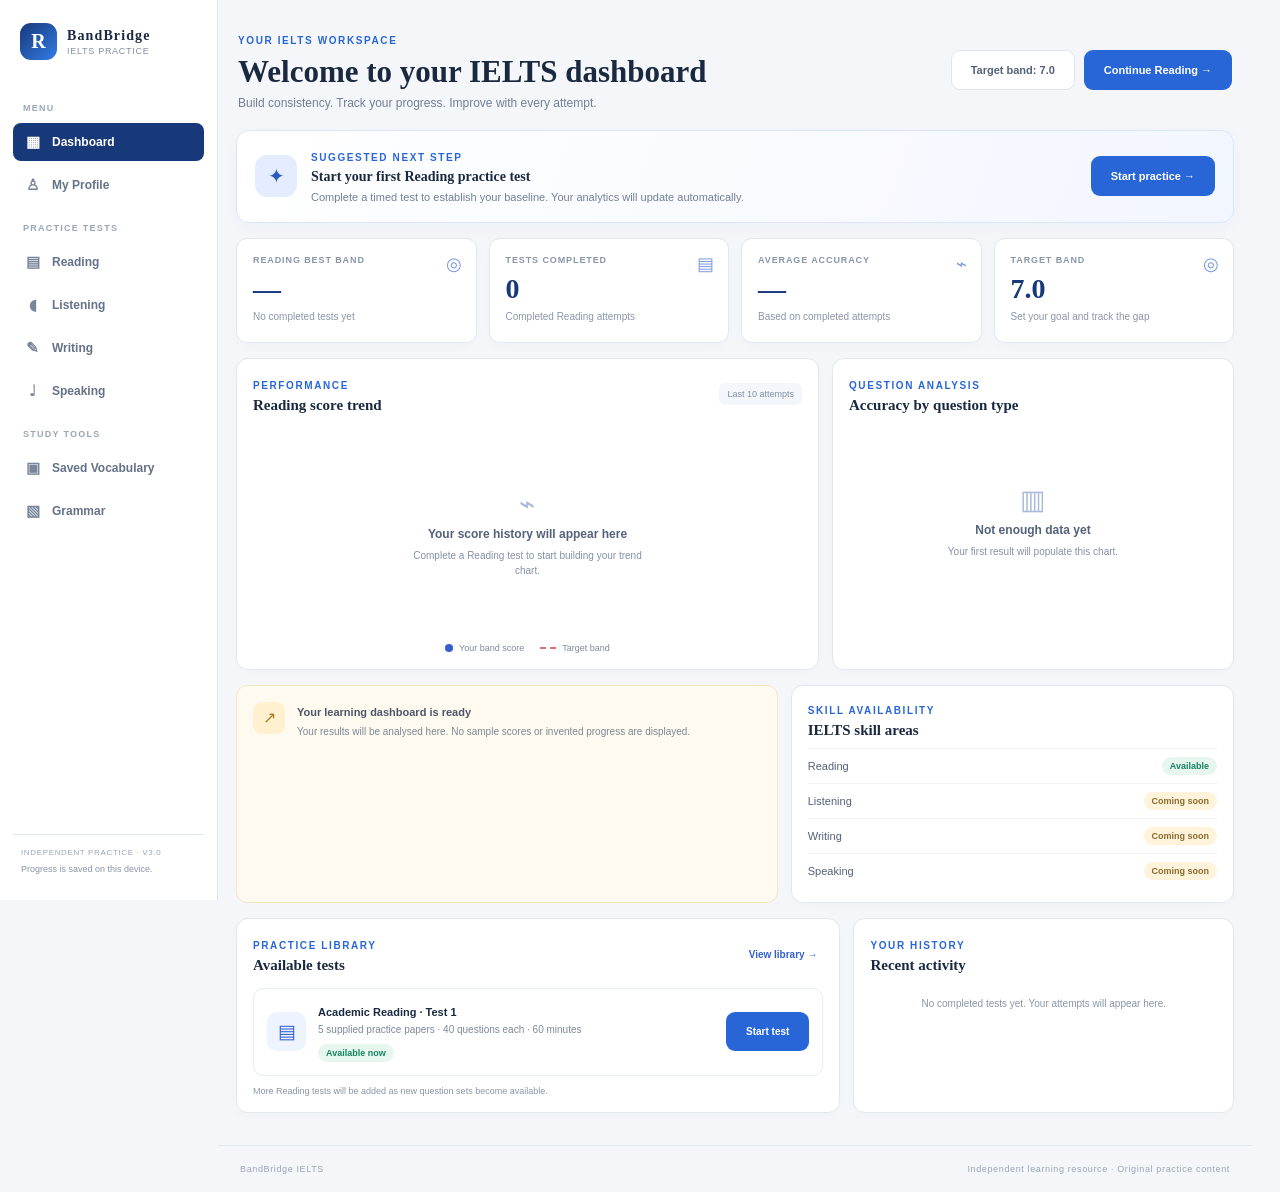
==== commit c942e71b: "Add files via upload" ====
--- a/index.html
+++ b/index.html
@@ -63,7 +63,7 @@
         <article class="skill-card"><div class="panel-title-row"><div><span class="eyebrow">SKILL AVAILABILITY</span><h2>IELTS skill areas</h2></div></div><div class="skill-list"><div class="skill-line"><span>Reading</span><b class="available-pill">Available</b></div><div class="skill-line"><span>Listening</span><b class="soon-pill">Coming soon</b></div><div class="skill-line"><span>Writing</span><b class="soon-pill">Coming soon</b></div><div class="skill-line"><span>Speaking</span><b class="soon-pill">Coming soon</b></div></div></article>
       </section>
       <section class="activity-grid">
-        <article class="panel-card"><div class="panel-title-row"><div><span class="eyebrow">PRACTICE LIBRARY</span><h2>Available tests</h2></div><button class="link-button" data-open-view="reading">View library →</button></div><div class="featured-test"><div class="test-icon">▤</div><div class="featured-copy"><b>Academic Reading · Test 1</b><p>3 original passages · 40 questions · 60 minutes</p><span class="available-pill">Available now</span></div><button class="primary-button" id="featuredStartBtn">Start test</button></div><div class="upcoming-line">More Reading tests will be added as new question sets become available.</div></article>
+        <article class="panel-card"><div class="panel-title-row"><div><span class="eyebrow">PRACTICE LIBRARY</span><h2>Available tests</h2></div><button class="link-button" data-open-view="reading">View library →</button></div><div class="featured-test"><div class="test-icon">▤</div><div class="featured-copy"><b>Academic Reading · Test 1</b><p>5 supplied practice papers · 40 questions each · 60 minutes</p><span class="available-pill">Available now</span></div><button class="primary-button" id="featuredStartBtn">Start test</button></div><div class="upcoming-line">More Reading tests will be added as new question sets become available.</div></article>
         <article class="panel-card recent-panel"><div class="panel-title-row"><div><span class="eyebrow">YOUR HISTORY</span><h2>Recent activity</h2></div></div><div id="recentActivity"><div class="empty-activity">No completed tests yet. Your attempts will appear here.</div></div></article>
       </section>
     </div>
@@ -113,6 +113,7 @@
       <section class="test-screen hidden" id="testScreen">
         <p class="resume-notice hidden" id="resumeNotice">Saved progress restored. Your original test deadline is still running.</p>
         <div class="test-toolbar">
+          <button class="exit-test-button" id="exitTestBtn" type="button" aria-label="Exit test and return to dashboard">← Exit</button>
           <div class="toolbar-left">
             <span class="live-dot"></span><span>TEST IN PROGRESS</span>
             <span class="toolbar-divider"></span>
@@ -208,7 +209,7 @@
     <div class="modal" role="dialog" aria-modal="true" aria-labelledby="instructionsTitle">
       <button class="modal-close" id="instructionsClose" aria-label="Close">×</button>
       <span class="eyebrow">TEST GUIDANCE</span><h2 id="instructionsTitle">Before you begin</h2>
-      <p>You have 60 minutes to answer 40 questions across three passages. Answers and the original deadline are saved automatically on this device, so you can recover an unfinished attempt after refreshing or reopening the page.</p>
+      <p>You have 60 minutes to answer 40 questions across three passages. Your answers are saved automatically on this device if the page is refreshed or closed unexpectedly. If you choose Exit, the current attempt and its answers are discarded; starting again begins at Question 1.</p>
       <p>Follow each question's word limit. Spelling matters. Use the numbered navigation to jump between questions and the flag symbol to mark items for review. Submit when finished; the test also submits automatically when time expires.</p>
       <p>The band estimate is indicative only and is not an official IELTS result.</p>
     </div>
--- a/style.css
+++ b/style.css
@@ -144,3 +144,140 @@
 .passage-result-track{height:9px;background:#edf1f7;border-radius:20px;overflow:hidden}
 .passage-result-track i{height:100%;display:block;background:linear-gradient(90deg,#315fce,#70a3ef);border-radius:20px}
 @media(max-width:600px){.result-extra-stats{gap:8px}.passage-breakdown{padding:13px}.passage-result-row>div:first-child{font-size:9px}}
+
+
+/* ===== BandBridge IELTS v3.1: authentic TFNG, full-screen exam, saved test cards ===== */
+.exit-test-button{
+ flex:0 0 auto;display:inline-flex;align-items:center;justify-content:center;
+ border:1px solid #dce3ed;background:#fff;color:#46556d;border-radius:8px;
+ padding:9px 12px;font:700 11px "DM Sans";white-space:nowrap;cursor:pointer
+}
+.exit-test-button:hover{border-color:#9eb4ed;color:var(--blue)}
+.test-toolbar{position:sticky;top:0;z-index:35;background:var(--page);padding:4px 0}
+body.exam-mode .app-shell{padding:0!important;max-width:none!important}
+body.exam-mode .main-stage{margin-left:0!important;padding:0 14px 0!important;max-width:none!important}
+body.exam-mode footer{display:none!important}
+body.exam-mode .test-screen{min-height:100svh;padding:5px 0 12px}
+body.exam-mode .workspace{height:calc(100svh - 250px);min-height:490px;align-items:stretch}
+body.exam-mode .reading-panel,body.exam-mode .question-panel{height:100%;min-height:0;max-height:none;overflow:hidden;display:flex;flex-direction:column}
+body.exam-mode .passage-content,body.exam-mode .questions-list{flex:1;min-height:0;max-height:none;overflow-y:auto;overscroll-behavior:contain}
+body.exam-mode .question-panel{min-width:0}
+body.exam-mode .bottom-navigation{position:sticky;bottom:0;z-index:25;box-shadow:0 -5px 18px #17243b0b}
+.answer-options--tfng{display:flex;flex-direction:row;flex-wrap:wrap;align-items:center;gap:10px 18px;margin:12px 0 0 34px}
+.answer-options--tfng .tfng-option{display:inline-flex;align-items:center;gap:7px;white-space:nowrap;padding:3px 0;font-size:12px;font-weight:600;color:#29364b}
+.answer-options--tfng .tfng-option input{width:17px;height:17px;flex:0 0 17px;margin:0;accent-color:var(--navy)}
+.completed-pill,.not-started-pill{display:inline-flex;align-items:center;border-radius:20px;padding:5px 8px;font-size:9px;font-weight:800;white-space:nowrap}
+.completed-pill{color:#13805e;background:#e8f6f0}
+.not-started-pill{color:#6f7d91;background:#eef1f5}
+.library-card-actions{display:flex;flex-wrap:wrap;gap:8px;margin-top:12px}
+.library-card-actions .library-start{flex:1}
+.library-card-actions .library-results{flex:1;font-size:10px;min-height:38px}
+.library-test-card.is-completed{border-top-color:#25a47c}
+@media(max-width:900px){
+ body.exam-mode .main-stage{padding:0 9px!important}
+ body.exam-mode .test-screen{height:calc(100svh - 4px);min-height:calc(100svh - 4px);display:flex;flex-direction:column;padding:0 0 4px}
+ body.exam-mode .test-toolbar{height:auto;min-height:58px;display:flex;flex-wrap:nowrap;gap:7px;padding:7px 2px;flex:0 0 auto}
+ body.exam-mode .exit-test-button{padding:8px 9px;font-size:10px}
+ body.exam-mode .toolbar-left{min-width:0;flex:1;gap:5px;font-size:8px}
+ body.exam-mode .toolbar-divider{margin:0 1px}
+ body.exam-mode .timer-wrap{padding:7px 8px;gap:5px}
+ body.exam-mode .timer-caption{font-size:7px}
+ body.exam-mode .timer-wrap strong{font-size:13px}
+ body.exam-mode .test-toolbar>.submit-button{padding:8px 9px;font-size:9px}
+ body.exam-mode .workspace{height:auto;min-height:0;flex:1;display:grid;grid-template-columns:minmax(0,1fr);grid-template-rows:minmax(0,.88fr) minmax(0,1.12fr);gap:7px}
+ body.exam-mode .reading-panel,body.exam-mode .question-panel{height:100%;min-height:0;max-height:none;padding:11px 12px}
+ body.exam-mode .panel-heading,.question-panel-head{padding-bottom:8px}
+ body.exam-mode .panel-heading h2,body.exam-mode .question-panel-head h2{font-size:14px}
+ body.exam-mode .passage-content{font-size:12px;line-height:1.7;padding-top:6px}
+ body.exam-mode .passage-content p{margin:8px 0 12px}
+ body.exam-mode .passage-content h3{margin-top:14px}
+ body.exam-mode .question-instructions{font-size:9px;line-height:1.45;padding:8px;margin:8px 0}
+ body.exam-mode .questions-list{gap:7px}
+ body.exam-mode .question-card{padding:9px 9px 10px}
+ body.exam-mode .q-number{width:22px;height:22px;flex-basis:22px}
+ body.exam-mode .q-prompt{font-size:11px;line-height:1.45}
+ body.exam-mode .answer-options--tfng{margin:8px 0 0 29px;gap:8px 14px}
+ body.exam-mode .answer-options--tfng .tfng-option{font-size:10px}
+ body.exam-mode .answer-options--tfng .tfng-option input{width:15px;height:15px;flex-basis:15px}
+ body.exam-mode .question-footer{margin-top:8px;padding-top:7px}
+ body.exam-mode .question-footer button{font-size:9px;padding:7px 9px}
+ body.exam-mode .bottom-navigation{position:relative;bottom:auto;flex:0 0 auto;margin:7px 0 0;padding:7px 8px;display:block}
+ body.exam-mode .passage-tabs{display:grid;gap:4px;margin:0 0 6px}
+ body.exam-mode .passage-tab{padding:6px 7px;border-radius:7px}
+ body.exam-mode .passage-tab span{font-size:7px}
+ body.exam-mode .passage-tab strong{font-size:9px;margin-top:3px}
+ body.exam-mode .legend{gap:9px;margin-bottom:5px}
+ body.exam-mode .legend span{font-size:8px}
+ body.exam-mode .all-question-nav{max-height:42px;overflow-y:auto;justify-content:flex-start;gap:3px}
+ body.exam-mode .nav-number{width:23px;height:23px;flex:0 0 23px}
+ body.exam-mode .bottom-submit{width:100%;margin-top:6px;padding:7px}
+}
+@media(max-width:480px){
+ body.exam-mode .toolbar-left>span:nth-of-type(2){display:none}
+ body.exam-mode .timer-caption{display:none}
+ body.exam-mode .test-toolbar{gap:5px}
+ body.exam-mode .exit-test-button{padding:8px 7px}
+ body.exam-mode .answer-options--tfng{gap:7px 10px;margin-left:0}
+ body.exam-mode .question-top{gap:6px}
+}
+
+.previous-attempts{background:#fff;border:1px solid var(--border);border-radius:11px;padding:14px;margin-top:13px}
+.previous-attempts .panel-title-row h3{font:800 12px Manrope;margin:0;color:var(--ink)}
+.previous-attempts .panel-title-row span{font-size:9px;color:#8491a5}
+.previous-attempt-row{display:flex;align-items:center;justify-content:space-between;gap:10px;padding:10px 0;border-top:1px solid #eff2f6;margin-top:8px}
+.previous-attempt-row div{display:grid;gap:4px}.previous-attempt-row b{font-size:10px}.previous-attempt-row small{font-size:9px;color:#8793a6}
+.previous-attempt-row button{font-size:9px;padding:7px 10px}
+
+
+/* ===== v3.2 desktop exam workspace: use the viewport, remove dead space ===== */
+@media(min-width:901px){
+ body.exam-mode{height:100dvh;overflow:hidden}
+ body.exam-mode .app-shell{height:100dvh;min-height:0;max-width:none;padding:0 18px!important;display:flex;flex-direction:column;overflow:hidden}
+ body.exam-mode .topbar{display:none!important}
+ body.exam-mode .main-stage{margin:0!important;padding:0!important;width:100%;max-width:none;height:100dvh;min-height:0;flex:1;overflow:hidden}
+ body.exam-mode .test-screen{height:100dvh;min-height:0;padding:8px 0 8px;display:grid;grid-template-rows:48px minmax(0,1fr) auto;gap:8px;overflow:hidden}
+ body.exam-mode .resume-notice:not(.hidden){grid-row:1}
+ body.exam-mode .test-toolbar{height:48px;min-height:48px;padding:0 2px;gap:14px;position:relative;top:auto;background:transparent}
+ body.exam-mode .exit-test-button{height:34px;padding:7px 13px;font-size:11px}
+ body.exam-mode .toolbar-left{font-size:10px;gap:9px}
+ body.exam-mode .timer-wrap{padding:7px 12px}
+ body.exam-mode .timer-wrap strong{font-size:16px}
+ body.exam-mode .submit-button{padding:9px 15px;font-size:11px}
+ body.exam-mode .workspace{height:auto;min-height:0;max-height:none;grid-template-columns:minmax(0,1fr) minmax(0,1fr);gap:14px;align-items:stretch;overflow:hidden}
+ body.exam-mode .reading-panel,body.exam-mode .question-panel{height:100%;min-height:0;max-height:none;overflow:hidden;padding:18px 20px;display:flex;flex-direction:column}
+ body.exam-mode .panel-heading,body.exam-mode .question-panel-head{flex:0 0 auto;padding-bottom:12px}
+ body.exam-mode .panel-heading h2,body.exam-mode .question-panel-head h2{font-size:19px}
+ body.exam-mode .passage-content,body.exam-mode .questions-list{flex:1;min-height:0;max-height:none;overflow-y:auto;overscroll-behavior:contain}
+ body.exam-mode .passage-content{font-size:13px;line-height:1.72;padding:9px 3px}
+ body.exam-mode .passage-content p{margin:10px 0 14px}
+ body.exam-mode .passage-content h3{margin:16px 0 0}
+ body.exam-mode .question-instructions{flex:0 0 auto;margin:10px 0;padding:10px 12px;font-size:10px;line-height:1.48}
+ body.exam-mode .questions-list{gap:9px}
+ body.exam-mode .question-card{padding:11px 12px 12px}
+ body.exam-mode .q-prompt{font-size:12px;line-height:1.48}
+ body.exam-mode .answer-select,body.exam-mode .answer-input{max-width: min(100%,430px);height:38px;margin-top:9px}
+ body.exam-mode .answer-options--tfng{margin:9px 0 0 32px;gap:10px 17px}
+ body.exam-mode .question-footer{flex:0 0 auto;margin-top:8px;padding-top:8px}
+ body.exam-mode .bottom-navigation{margin:0;padding:8px 10px;display:grid;grid-template-columns:auto minmax(0,1fr) auto;grid-template-rows:auto auto;gap:7px 12px;align-items:center;position:relative;bottom:auto;box-shadow:0 -3px 12px #17243b08}
+ body.exam-mode .passage-tabs{grid-column:1/-1;display:grid;grid-template-columns:repeat(3,minmax(0,1fr));gap:8px;margin:0}
+ body.exam-mode .passage-tab{padding:8px 11px;border-radius:8px}
+ body.exam-mode .passage-tab span{font-size:8px}
+ body.exam-mode .passage-tab strong{font-size:11px;margin-top:3px}
+ body.exam-mode .legend{grid-column:1;grid-row:2;gap:9px}
+ body.exam-mode .legend span{font-size:8px}
+ body.exam-mode .all-question-nav{grid-column:2;grid-row:2;display:flex;flex-wrap:nowrap;justify-content:center;overflow-x:auto;overflow-y:hidden;min-width:0;gap:3px;padding:1px 0}
+ body.exam-mode .nav-number{width:23px;height:24px;flex:0 0 23px;font-size:8px}
+ body.exam-mode .bottom-submit{grid-column:3;grid-row:2;padding:8px 11px}
+ body.exam-mode .splitter{align-self:stretch}
+}
+@media(min-width:901px) and (max-height:800px){
+ body.exam-mode .test-screen{grid-template-rows:44px minmax(0,1fr) auto;gap:6px;padding:5px 0}
+ body.exam-mode .test-toolbar{height:44px;min-height:44px}
+ body.exam-mode .reading-panel,body.exam-mode .question-panel{padding:13px 16px}
+ body.exam-mode .question-instructions{margin:7px 0;padding:8px 10px}
+ body.exam-mode .question-card{padding:9px 10px}
+ body.exam-mode .questions-list{gap:7px}
+ body.exam-mode .passage-tabs{gap:6px}
+ body.exam-mode .passage-tab{padding:6px 9px}
+ body.exam-mode .bottom-navigation{padding:6px 8px;gap:5px 9px}
+}
